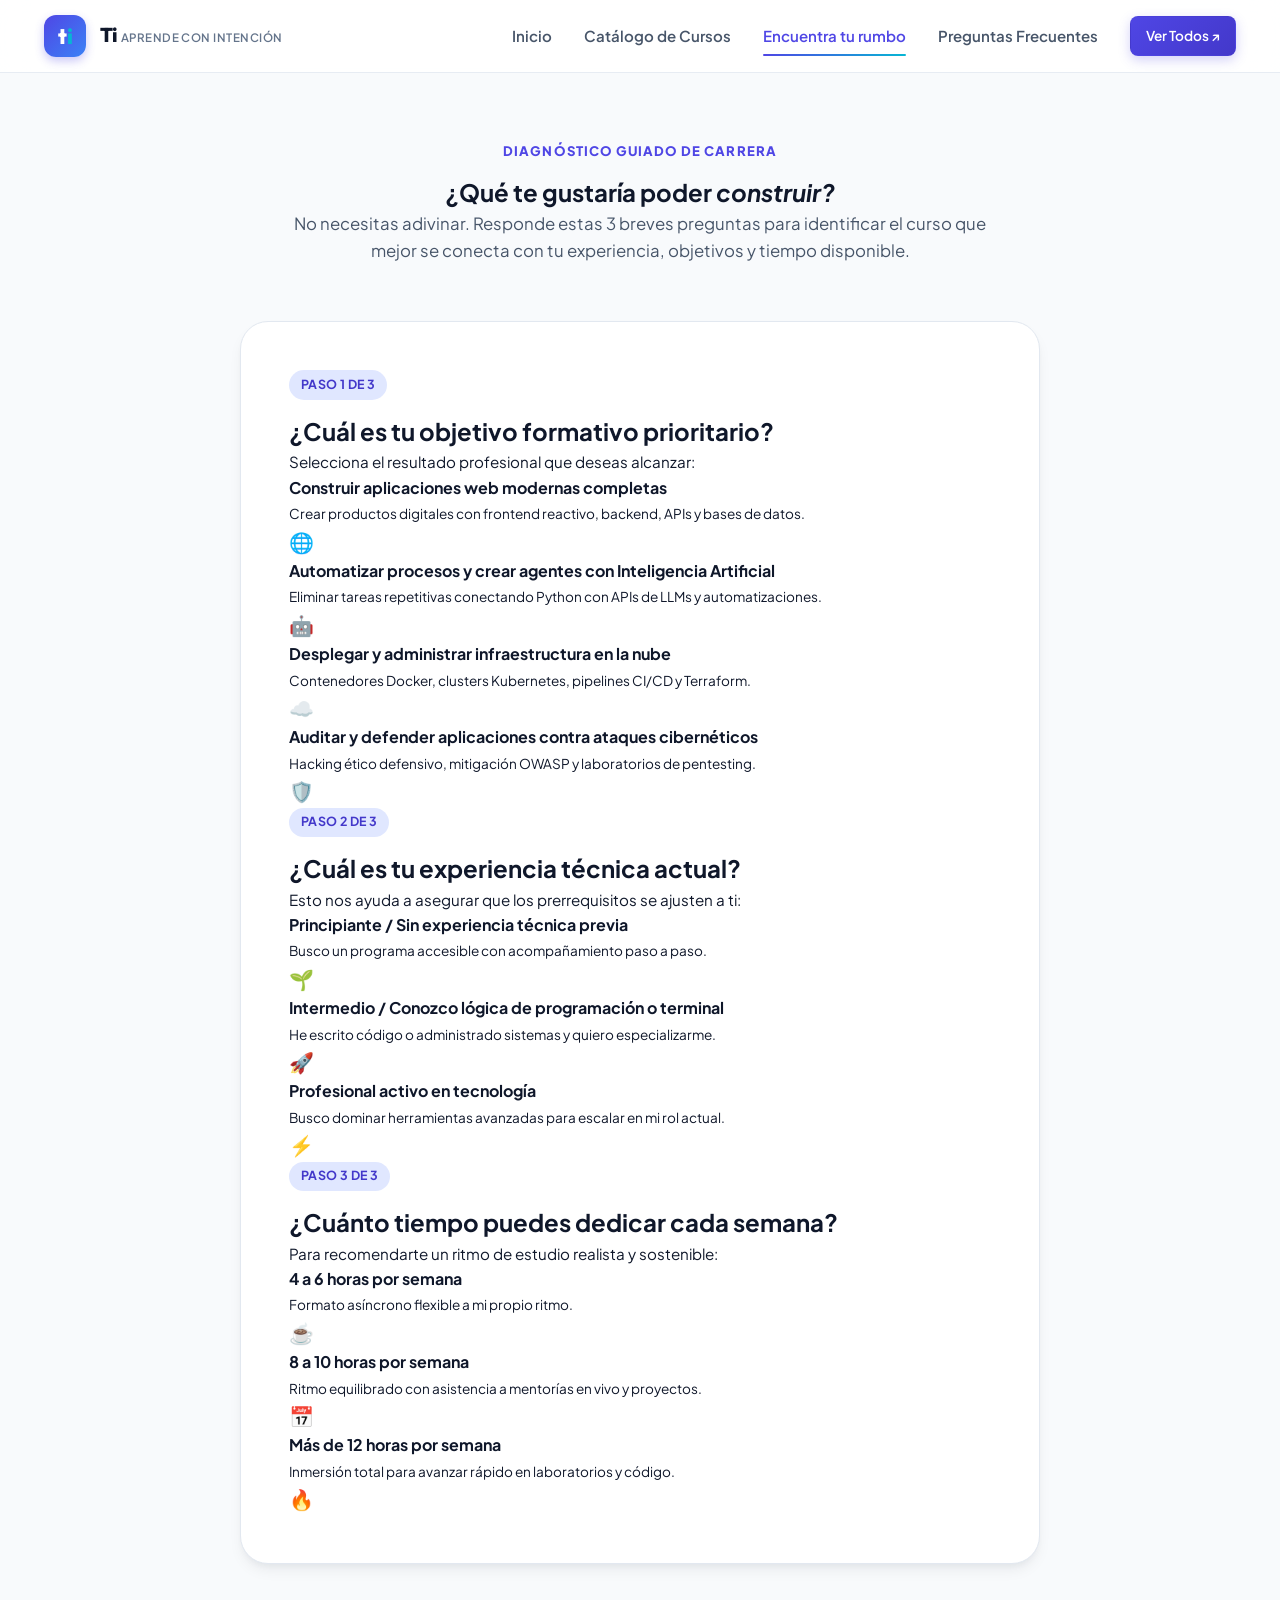
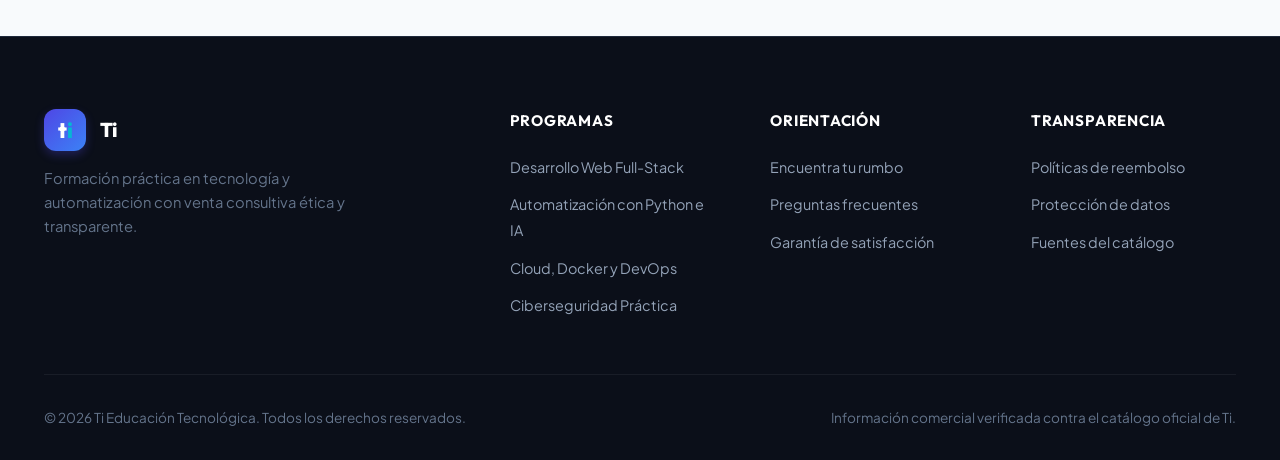
==== asesoria.html @ 25349fe4 "1 1" ====
<!doctype html>
<html lang="es">
<head>
  <meta charset="utf-8">
  <meta name="viewport" content="width=device-width, initial-scale=1">
  <meta name="description" content="Encuentra tu rumbo — Test interactivo de diagnóstico para elegir el curso de Ti ideal según tu meta, nivel y disponibilidad.">
  <title>Encuentra tu rumbo — Recomendador Interactivo | Ti</title>
  
  <link rel="preconnect" href="https://fonts.googleapis.com">
  <link rel="preconnect" href="https://fonts.gstatic.com" crossorigin>
  <link href="https://fonts.googleapis.com/css2?family=DM+Sans:wght@400;500;600;700&family=Manrope:wght@500;600;700;800&display=swap" rel="stylesheet">
  
  <link rel="stylesheet" href="styles.css">
  <script src="app.js" defer></script>
</head>
<body>
  <!-- Encabezado Principal -->
  <header class="site-header">
    <div class="container nav-shell">
      <a class="brand" href="index.html" aria-label="Ti - Inicio">
        <span class="brand-mark">t<span>i</span></span>
        <div>
          <span class="brand-text">Ti</span>
          <span class="brand-tag">aprende con intención</span>
        </div>
      </a>

      <button class="menu-toggle" type="button" aria-expanded="false" aria-label="Abrir menú de navegación">
        <svg width="24" height="24" viewBox="0 0 24 24" fill="none" stroke="currentColor" stroke-width="2" stroke-linecap="round"><line x1="3" y1="12" x2="21" y2="12"></line><line x1="3" y1="6" x2="21" y2="6"></line><line x1="3" y1="18" x2="21" y2="18"></line></svg>
      </button>

      <nav class="primary-nav">
        <a class="nav-link" href="index.html">Inicio</a>
        <a class="nav-link" href="cursos.html">Catálogo de Cursos</a>
        <a class="nav-link is-active" href="asesoria.html">Encuentra tu rumbo</a>
        <a class="nav-link" href="preguntas.html">Preguntas Frecuentes</a>
        <div class="nav-actions">
          <a href="cursos.html" class="btn btn-primary btn-sm">Ver Todos ↗</a>
        </div>
      </nav>
    </div>
  </header>

  <main>
    <section class="section-space" style="padding-top: 4rem;">
      <div class="container">
        <div class="section-head">
          <span class="eyebrow">Diagnóstico Guiado de Carrera</span>
          <h1>¿Qué te gustaría poder <em>construir?</em></h1>
          <p>No necesitas adivinar. Responde estas 3 breves preguntas para identificar el curso que mejor se conecta con tu experiencia, objetivos y tiempo disponible.</p>
        </div>

        <!-- Banner contextual si viene con parámetro ?curso= -->
        <div id="courseConsultationBanner" style="display: none; max-width: 720px; margin: 0 auto 2.5rem; background: var(--color-surface); border: 2px solid var(--color-primary); border-radius: var(--radius-lg); padding: 1.5rem 1.75rem; box-shadow: var(--shadow-md);">
          <div style="display: flex; align-items: flex-start; justify-content: space-between; gap: 1.5rem; flex-wrap: wrap;">
            <div style="flex: 1; min-width: 260px;">
              <span class="badge badge-primary" style="margin-bottom: 0.5rem;">Consulta sobre programa oficial</span>
              <h3 id="bannerCourseTitle" style="font-family: var(--font-heading); font-size: 1.35rem; font-weight: 800; color: var(--color-dark); margin-bottom: 0.35rem;"></h3>
              <p id="bannerCourseSummary" style="color: var(--color-text-muted); font-size: 0.92rem; line-height: 1.5; margin-bottom: 0.75rem;"></p>
              <div id="bannerCourseDetails" style="font-size: 0.85rem; color: var(--color-text); display: flex; flex-wrap: wrap; gap: 1rem;"></div>
            </div>
            <div style="display: flex; flex-direction: column; gap: 0.6rem; min-width: 170px;">
              <a href="cursos.html" id="bannerCourseCta" class="btn btn-primary btn-sm" style="text-align: center;">Ver en Catálogo ↗</a>
              <button type="button" id="bannerStartQuizBtn" class="btn btn-secondary btn-sm">Evaluar mi Perfil</button>
            </div>
          </div>
        </div>

        <div class="quiz-container" id="careerQuiz">
          <!-- Barras de progreso -->
          <div class="quiz-progress">
            <div class="progress-bar is-completed"></div>
            <div class="progress-bar"></div>
            <div class="progress-bar"></div>
          </div>

          <!-- Paso 1: Objetivo -->
          <div class="quiz-step is-active" data-step="1">
            <span class="badge badge-primary">Paso 1 de 3</span>
            <h2 style="font-family: var(--font-heading); font-size: 1.5rem; margin-top: 0.75rem; color: var(--color-dark);">¿Cuál es tu objetivo formativo prioritario?</h2>
            <p style="color: var(--color-text-muted); font-size: 0.95rem;">Selecciona el resultado profesional que deseas alcanzar:</p>

            <div class="quiz-options">
              <div class="quiz-option" data-value="web">
                <div>
                  <strong style="color: var(--color-dark); display: block;">Construir aplicaciones web modernas completas</strong>
                  <span style="font-size: 0.85rem; color: var(--color-text-muted);">Crear productos digitales con frontend reactivo, backend, APIs y bases de datos.</span>
                </div>
                <span style="font-size: 1.25rem;">🌐</span>
              </div>

              <div class="quiz-option" data-value="ia">
                <div>
                  <strong style="color: var(--color-dark); display: block;">Automatizar procesos y crear agentes con Inteligencia Artificial</strong>
                  <span style="font-size: 0.85rem; color: var(--color-text-muted);">Eliminar tareas repetitivas conectando Python con APIs de LLMs y automatizaciones.</span>
                </div>
                <span style="font-size: 1.25rem;">🤖</span>
              </div>

              <div class="quiz-option" data-value="cloud">
                <div>
                  <strong style="color: var(--color-dark); display: block;">Desplegar y administrar infraestructura en la nube</strong>
                  <span style="font-size: 0.85rem; color: var(--color-text-muted);">Contenedores Docker, clusters Kubernetes, pipelines CI/CD y Terraform.</span>
                </div>
                <span style="font-size: 1.25rem;">☁️</span>
              </div>

              <div class="quiz-option" data-value="seguridad">
                <div>
                  <strong style="color: var(--color-dark); display: block;">Auditar y defender aplicaciones contra ataques cibernéticos</strong>
                  <span style="font-size: 0.85rem; color: var(--color-text-muted);">Hacking ético defensivo, mitigación OWASP y laboratorios de pentesting.</span>
                </div>
                <span style="font-size: 1.25rem;">🛡️</span>
              </div>
            </div>
          </div>

          <!-- Paso 2: Nivel Previo -->
          <div class="quiz-step" data-step="2">
            <span class="badge badge-primary">Paso 2 de 3</span>
            <h2 style="font-family: var(--font-heading); font-size: 1.5rem; margin-top: 0.75rem; color: var(--color-dark);">¿Cuál es tu experiencia técnica actual?</h2>
            <p style="color: var(--color-text-muted); font-size: 0.95rem;">Esto nos ayuda a asegurar que los prerrequisitos se ajusten a ti:</p>

            <div class="quiz-options">
              <div class="quiz-option" data-value="principiante">
                <div>
                  <strong style="color: var(--color-dark); display: block;">Principiante / Sin experiencia técnica previa</strong>
                  <span style="font-size: 0.85rem; color: var(--color-text-muted);">Busco un programa accesible con acompañamiento paso a paso.</span>
                </div>
                <span style="font-size: 1.25rem;">🌱</span>
              </div>

              <div class="quiz-option" data-value="intermedio">
                <div>
                  <strong style="color: var(--color-dark); display: block;">Intermedio / Conozco lógica de programación o terminal</strong>
                  <span style="font-size: 0.85rem; color: var(--color-text-muted);">He escrito código o administrado sistemas y quiero especializarme.</span>
                </div>
                <span style="font-size: 1.25rem;">🚀</span>
              </div>

              <div class="quiz-option" data-value="avanzado">
                <div>
                  <strong style="color: var(--color-dark); display: block;">Profesional activo en tecnología</strong>
                  <span style="font-size: 0.85rem; color: var(--color-text-muted);">Busco dominar herramientas avanzadas para escalar en mi rol actual.</span>
                </div>
                <span style="font-size: 1.25rem;">⚡</span>
              </div>
            </div>
          </div>

          <!-- Paso 3: Tiempo Semanal -->
          <div class="quiz-step" data-step="3">
            <span class="badge badge-primary">Paso 3 de 3</span>
            <h2 style="font-family: var(--font-heading); font-size: 1.5rem; margin-top: 0.75rem; color: var(--color-dark);">¿Cuánto tiempo puedes dedicar cada semana?</h2>
            <p style="color: var(--color-text-muted); font-size: 0.95rem;">Para recomendarte un ritmo de estudio realista y sostenible:</p>

            <div class="quiz-options">
              <div class="quiz-option" data-value="tiempo-reducido">
                <div>
                  <strong style="color: var(--color-dark); display: block;">4 a 6 horas por semana</strong>
                  <span style="font-size: 0.85rem; color: var(--color-text-muted);">Formato asíncrono flexible a mi propio ritmo.</span>
                </div>
                <span style="font-size: 1.25rem;">☕</span>
              </div>

              <div class="quiz-option" data-value="tiempo-medio">
                <div>
                  <strong style="color: var(--color-dark); display: block;">8 a 10 horas por semana</strong>
                  <span style="font-size: 0.85rem; color: var(--color-text-muted);">Ritmo equilibrado con asistencia a mentorías en vivo y proyectos.</span>
                </div>
                <span style="font-size: 1.25rem;">📅</span>
              </div>

              <div class="quiz-option" data-value="tiempo-intensivo">
                <div>
                  <strong style="color: var(--color-dark); display: block;">Más de 12 horas por semana</strong>
                  <span style="font-size: 0.85rem; color: var(--color-text-muted);">Inmersión total para avanzar rápido en laboratorios y código.</span>
                </div>
                <span style="font-size: 1.25rem;">🔥</span>
              </div>
            </div>
          </div>

          <!-- Tarjeta de Resultado Calculado -->
          <div id="quizResultCard" style="display: none; text-align: center; padding: 2rem 1rem;">
            <span class="badge badge-success" style="font-size: 0.85rem; padding: 0.4rem 1rem; margin-bottom: 1.25rem;">Tu Recomendación Personalizada</span>
            <h2 id="recommendedCourseName" style="font-family: var(--font-heading); font-size: 2rem; color: var(--color-dark); margin-bottom: 1rem;"></h2>
            <p id="recommendedCourseReason" style="color: var(--color-text-muted); max-width: 550px; margin: 0 auto 2rem; font-size: 1.05rem; line-height: 1.6;"></p>

            <div style="display: flex; justify-content: center; gap: 1rem; flex-wrap: wrap;">
              <a href="cursos.html" id="recommendedCourseLink" class="btn btn-primary btn-lg">Ver Temario y Fechas ↗</a>
              <a href="cursos.html" class="btn btn-secondary btn-lg">Explorar Otros Cursos</a>
            </div>

            <div style="margin-top: 2rem; padding-top: 1.5rem; border-top: 1px solid var(--color-border); font-size: 0.88rem; color: var(--color-text-muted);">
              🛡️ Incluye 14 días de garantía ética de reembolso y acompañamiento de tutores.
            </div>
          </div>
        </div>
      </div>
    </section>
  </main>

  <!-- Pie de Página -->
  <footer class="site-footer">
    <div class="container">
      <div class="footer-grid">
        <div class="footer-brand">
          <a class="brand" href="index.html">
            <span class="brand-mark">t<span>i</span></span>
            <span class="brand-text" style="color: #ffffff;">Ti</span>
          </a>
          <p>Formación práctica en tecnología y automatización con venta consultiva ética y transparente.</p>
        </div>

        <div class="footer-col">
          <h4>Programas</h4>
          <ul>
            <li><a href="cursos.html#desarrollo-web-fullstack">Desarrollo Web Full-Stack</a></li>
            <li><a href="cursos.html#automatizacion-ia-python">Automatización con Python e IA</a></li>
            <li><a href="cursos.html#cloud-devops">Cloud, Docker y DevOps</a></li>
            <li><a href="cursos.html#ciberseguridad-practica">Ciberseguridad Práctica</a></li>
          </ul>
        </div>

        <div class="footer-col">
          <h4>Orientación</h4>
          <ul>
            <li><a href="asesoria.html">Encuentra tu rumbo</a></li>
            <li><a href="preguntas.html">Preguntas frecuentes</a></li>
            <li><a href="preguntas.html#garantia">Garantía de satisfacción</a></li>
          </ul>
        </div>

        <div class="footer-col">
          <h4>Transparencia</h4>
          <ul>
            <li><a href="preguntas.html#garantia">Políticas de reembolso</a></li>
            <li><a href="preguntas.html#privacidad">Protección de datos</a></li>
            <li><a href="cursos.html#fuentes">Fuentes del catálogo</a></li>
          </ul>
        </div>
      </div>

      <div class="footer-bottom">
        <span>© <span data-year>2026</span> Ti Educación Tecnológica. Todos los derechos reservados.</span>
        <span>Información comercial verificada contra el catálogo oficial de Ti.</span>
      </div>
    </div>
  </footer>
</body>
</html>
---- styles.css ----
/* ==========================================================================
   Ti — Sistema de Diseño UX/UI & Motor Visual de Conversión v2.0
   Desarrollado por: Agente Diseñador Web de Cursos Ti (UX/UI & CRO)
   ========================================================================== */

@import url('https://fonts.googleapis.com/css2?family=Plus+Jakarta+Sans:wght@300;400;500;600;700;800&family=Outfit:wght@400;500;600;700;800&family=JetBrains+Mono:wght@400;500&display=swap');

:root {
  /* Tipografía */
  --font-display: 'Outfit', -apple-system, BlinkMacSystemFont, "Segoe UI", Roboto, sans-serif;
  --font-body: 'Plus Jakarta Sans', -apple-system, BlinkMacSystemFont, "Segoe UI", Roboto, sans-serif;
  --font-mono: 'JetBrains Mono', monospace;

  /* Paleta Cromática de Alta Conversión */
  --color-brand-50: #eef2ff;
  --color-brand-100: #e0e7ff;
  --color-brand-200: #c7d2fe;
  --color-brand-500: #6366f1;
  --color-brand-600: #4f46e5;
  --color-brand-700: #4338ca;
  --color-brand-900: #312e81;

  --color-accent: #06b6d4;
  --color-accent-light: #ecfeff;
  --color-accent-dark: #0891b2;

  --color-emerald: #10b981;
  --color-emerald-light: #ecfdf5;

  --color-amber: #f59e0b;
  --color-amber-light: #fffbeb;

  --color-rose: #f43f5e;

  /* Superficies y Neutros */
  --bg-main: #f8fafc;
  --bg-surface: #ffffff;
  --bg-surface-elevated: #ffffff;
  --bg-surface-subtle: #f1f5f9;
  --bg-dark: #0b0f19;
  --bg-dark-surface: #131c2e;
  --bg-dark-card: #1c273c;

  /* Textos */
  --text-primary: #0f172a;
  --text-secondary: #475569;
  --text-muted: #64748b;
  --text-light: #94a3b8;
  --text-inverse: #f8fafc;

  /* Bordes */
  --border-subtle: #e2e8f0;
  --border-medium: #cbd5e1;
  --border-focus: #818cf8;

  /* Sombras Modernas (Soft Ambient Shadows) */
  --shadow-xs: 0 1px 2px 0 rgba(15, 23, 42, 0.05);
  --shadow-sm: 0 2px 4px -1px rgba(15, 23, 42, 0.06), 0 1px 2px -1px rgba(15, 23, 42, 0.04);
  --shadow-md: 0 8px 16px -4px rgba(15, 23, 42, 0.08), 0 4px 6px -2px rgba(15, 23, 42, 0.04);
  --shadow-lg: 0 16px 24px -6px rgba(15, 23, 42, 0.09), 0 8px 10px -4px rgba(15, 23, 42, 0.04);
  --shadow-xl: 0 24px 38px -12px rgba(15, 23, 42, 0.12), 0 12px 16px -4px rgba(15, 23, 42, 0.06);
  --shadow-glow: 0 0 25px -5px rgba(79, 70, 229, 0.25);
  --shadow-accent-glow: 0 0 25px -5px rgba(6, 182, 212, 0.25);

  /* Radios y Espaciados */
  --radius-sm: 8px;
  --radius-md: 12px;
  --radius-lg: 20px;
  --radius-xl: 28px;
  --radius-full: 9999px;

  --max-width: 1240px;
  --transition: all 0.24s cubic-bezier(0.16, 1, 0.3, 1);
  --transition-bounce: all 0.35s cubic-bezier(0.34, 1.56, 0.64, 1);
}

/* ==========================================================================
   Reset y Base
   ========================================================================== */
*, *::before, *::after {
  box-sizing: border-box;
  margin: 0;
  padding: 0;
}

html {
  scroll-behavior: smooth;
  scroll-padding-top: 80px;
}

body {
  font-family: var(--font-body);
  background-color: var(--bg-main);
  color: var(--text-primary);
  line-height: 1.6;
  -webkit-font-smoothing: antialiased;
  -moz-osx-font-smoothing: grayscale;
  min-height: 100vh;
  display: flex;
  flex-direction: column;
  overflow-x: hidden;
}

img, svg {
  display: block;
  max-width: 100%;
}

a {
  color: inherit;
  text-decoration: none;
  transition: var(--transition);
}

button, input, select, textarea {
  font: inherit;
}

.container {
  width: 100%;
  max-width: var(--max-width);
  margin-left: auto;
  margin-right: auto;
  padding-left: 1.5rem;
  padding-right: 1.5rem;
}

/* ==========================================================================
   Header & Navegación Flotante Inteligente
   ========================================================================== */
.site-header {
  position: sticky;
  top: 0;
  z-index: 999;
  background: rgba(255, 255, 255, 0.88);
  backdrop-filter: blur(16px);
  -webkit-backdrop-filter: blur(16px);
  border-bottom: 1px solid rgba(226, 232, 240, 0.8);
  transition: var(--transition);
}

.nav-shell {
  display: flex;
  align-items: center;
  justify-content: space-between;
  height: 72px;
}

.brand {
  display: flex;
  align-items: center;
  gap: 0.85rem;
  text-decoration: none;
}

.brand-mark {
  width: 42px;
  height: 42px;
  background: linear-gradient(135deg, var(--color-brand-600) 0%, #3b82f6 100%);
  color: #ffffff;
  font-family: var(--font-display);
  font-weight: 800;
  font-size: 1.35rem;
  display: flex;
  align-items: center;
  justify-content: center;
  border-radius: 12px;
  box-shadow: 0 4px 10px rgba(79, 70, 229, 0.3);
  position: relative;
  overflow: hidden;
}

.brand-mark span {
  color: var(--color-accent);
}

.brand-info {
  display: flex;
  flex-direction: column;
}

.brand-text {
  font-family: var(--font-display);
  font-size: 1.25rem;
  font-weight: 800;
  color: var(--text-primary);
  line-height: 1.1;
  letter-spacing: -0.02em;
}

.brand-tag {
  font-size: 0.72rem;
  color: var(--text-muted);
  font-weight: 600;
  letter-spacing: 0.04em;
  text-transform: uppercase;
}

.primary-nav {
  display: flex;
  align-items: center;
  gap: 2rem;
}

.nav-link {
  font-size: 0.94rem;
  font-weight: 600;
  color: var(--text-secondary);
  position: relative;
  padding: 0.4rem 0;
}

.nav-link:hover {
  color: var(--color-brand-600);
}

.nav-link.is-active {
  color: var(--color-brand-600);
}

.nav-link.is-active::after {
  content: "";
  position: absolute;
  bottom: -2px;
  left: 0;
  width: 100%;
  height: 2.5px;
  background: linear-gradient(90deg, var(--color-brand-600), var(--color-accent));
  border-radius: 2px;
}

.nav-actions {
  display: flex;
  align-items: center;
  gap: 0.85rem;
}

.menu-toggle {
  display: none;
  background: none;
  border: 1px solid var(--border-subtle);
  border-radius: var(--radius-sm);
  padding: 0.5rem;
  color: var(--text-primary);
  cursor: pointer;
}

/* ==========================================================================
   Componentes Botones (Buttons & CTAs)
   ========================================================================== */
.btn {
  display: inline-flex;
  align-items: center;
  justify-content: center;
  gap: 0.5rem;
  font-family: var(--font-body);
  font-weight: 600;
  font-size: 0.95rem;
  padding: 0.75rem 1.4rem;
  border-radius: var(--radius-md);
  border: 1px solid transparent;
  cursor: pointer;
  transition: var(--transition-bounce);
  text-align: center;
  white-space: nowrap;
  user-select: none;
}

.btn:active {
  transform: scale(0.97);
}

.btn-primary {
  background: linear-gradient(135deg, var(--color-brand-600) 0%, #4338ca 100%);
  color: #ffffff;
  box-shadow: 0 4px 12px rgba(79, 70, 229, 0.25);
}

.btn-primary:hover {
  background: linear-gradient(135deg, #4338ca 0%, #3730a3 100%);
  box-shadow: 0 6px 18px rgba(79, 70, 229, 0.35);
  transform: translateY(-2px);
}

.btn-secondary {
  background: var(--bg-surface);
  color: var(--text-primary);
  border: 1px solid var(--border-medium);
  box-shadow: var(--shadow-xs);
}

.btn-secondary:hover {
  background: var(--bg-surface-subtle);
  border-color: var(--color-brand-500);
  color: var(--color-brand-600);
  transform: translateY(-2px);
  box-shadow: var(--shadow-sm);
}

.btn-accent {
  background: linear-gradient(135deg, var(--color-accent) 0%, #0891b2 100%);
  color: #ffffff;
  box-shadow: 0 4px 12px rgba(6, 182, 212, 0.25);
}

.btn-accent:hover {
  transform: translateY(-2px);
  box-shadow: 0 6px 18px rgba(6, 182, 212, 0.35);
}

.btn-sm {
  padding: 0.5rem 0.95rem;
  font-size: 0.85rem;
  border-radius: var(--radius-sm);
}

.btn-lg {
  padding: 0.95rem 1.85rem;
  font-size: 1.05rem;
  border-radius: var(--radius-lg);
  font-weight: 700;
}

.btn-glow {
  position: relative;
  overflow: hidden;
}

.btn-glow::after {
  content: '';
  position: absolute;
  top: -50%;
  left: -50%;
  width: 200%;
  height: 200%;
  background: linear-gradient(60deg, transparent, rgba(255, 255, 255, 0.2), transparent);
  transform: rotate(25deg);
  animation: shine 4s infinite;
}

@keyframes shine {
  0% { transform: translateX(-100%) rotate(25deg); }
  25%, 100% { transform: translateX(100%) rotate(25deg); }
}

/* ==========================================================================
   Badges y Etiquetas de Estado
   ========================================================================== */
.badge {
  display: inline-flex;
  align-items: center;
  gap: 0.4rem;
  padding: 0.3rem 0.75rem;
  border-radius: var(--radius-full);
  font-size: 0.78rem;
  font-weight: 700;
  text-transform: uppercase;
  letter-spacing: 0.03em;
}

.badge-primary {
  background: var(--color-brand-100);
  color: var(--color-brand-700);
}

.badge-accent {
  background: var(--color-accent-light);
  color: var(--color-accent-dark);
}

.badge-emerald {
  background: var(--color-emerald-light);
  color: #047857;
}

.badge-amber {
  background: var(--color-amber-light);
  color: #b45309;
}

.live-pulse {
  width: 8px;
  height: 8px;
  border-radius: 50%;
  background-color: var(--color-emerald);
  position: relative;
  display: inline-block;
}

.live-pulse::after {
  content: "";
  position: absolute;
  top: -4px;
  left: -4px;
  width: 16px;
  height: 16px;
  border-radius: 50%;
  background-color: rgba(16, 185, 129, 0.4);
  animation: pulseAnim 2s infinite;
}

@keyframes pulseAnim {
  0% { transform: scale(0.6); opacity: 1; }
  100% { transform: scale(1.8); opacity: 0; }
}

/* ==========================================================================
   Hero Section V2 - Alta Jerarquía & Conversión Visual
   ========================================================================== */
.hero-section {
  position: relative;
  padding: 5rem 0 4rem;
  background: radial-gradient(100% 80% at 50% 0%, rgba(99, 102, 241, 0.09) 0%, rgba(248, 250, 252, 0) 100%);
  overflow: hidden;
}

.hero-content {
  max-width: 900px;
  margin: 0 auto;
  text-align: center;
  position: relative;
  z-index: 2;
}

.hero-pill {
  display: inline-flex;
  align-items: center;
  gap: 0.6rem;
  background: var(--bg-surface);
  border: 1px solid var(--border-medium);
  padding: 0.45rem 1.1rem;
  border-radius: var(--radius-full);
  font-size: 0.86rem;
  font-weight: 600;
  color: var(--text-secondary);
  box-shadow: var(--shadow-sm);
  margin-bottom: 2rem;
  animation: fadeInDown 0.6s ease-out;
}

.hero-title {
  font-family: var(--font-display);
  font-size: clamp(2.4rem, 5.2vw, 3.8rem);
  font-weight: 800;
  line-height: 1.15;
  letter-spacing: -0.03em;
  color: var(--text-primary);
  margin-bottom: 1.5rem;
}

.hero-title em {
  font-style: normal;
  background: linear-gradient(135deg, var(--color-brand-600) 0%, var(--color-accent) 100%);
  -webkit-background-clip: text;
  -webkit-text-fill-color: transparent;
}

.hero-lede {
  font-size: clamp(1.05rem, 2vw, 1.25rem);
  color: var(--text-secondary);
  line-height: 1.65;
  margin-bottom: 2.5rem;
  max-width: 760px;
  margin-left: auto;
  margin-right: auto;
}

.hero-actions {
  display: flex;
  align-items: center;
  justify-content: center;
  gap: 1.1rem;
  flex-wrap: wrap;
  margin-bottom: 3.5rem;
}

.hero-trust-bar {
  display: flex;
  align-items: center;
  justify-content: center;
  gap: 2.5rem;
  flex-wrap: wrap;
  padding-top: 2rem;
  border-top: 1px solid var(--border-subtle);
}

.trust-item {
  display: flex;
  align-items: center;
  gap: 0.6rem;
  font-size: 0.9rem;
  font-weight: 600;
  color: var(--text-muted);
}

.trust-item svg {
  color: var(--color-brand-600);
}

/* ==========================================================================
   Widget Asesor Comercial en Página (In-Page Advisor Widget)
   ========================================================================== */
.advisor-widget-section {
  padding: 3rem 0;
}

.advisor-card {
  background: linear-gradient(145deg, #0d1527 0%, #152238 100%);
  border-radius: var(--radius-xl);
  padding: 3rem;
  color: #ffffff;
  position: relative;
  overflow: hidden;
  box-shadow: var(--shadow-xl);
  border: 1px solid rgba(255, 255, 255, 0.08);
}

.advisor-card::before {
  content: "";
  position: absolute;
  top: -100px;
  right: -100px;
  width: 350px;
  height: 350px;
  background: radial-gradient(circle, rgba(79, 70, 229, 0.25) 0%, transparent 70%);
  border-radius: 50%;
  pointer-events: none;
}

.advisor-grid {
  display: grid;
  grid-template-columns: 1.1fr 1fr;
  gap: 3.5rem;
  align-items: center;
}

.advisor-info h2 {
  font-family: var(--font-display);
  font-size: clamp(1.75rem, 3vw, 2.35rem);
  font-weight: 800;
  line-height: 1.2;
  margin-bottom: 1rem;
  letter-spacing: -0.02em;
}

.advisor-info p {
  color: #94a3b8;
  font-size: 1.05rem;
  line-height: 1.6;
  margin-bottom: 1.75rem;
}

.advisor-benefits {
  list-style: none;
  display: flex;
  flex-direction: column;
  gap: 0.9rem;
}

.advisor-benefits li {
  display: flex;
  align-items: center;
  gap: 0.75rem;
  font-size: 0.95rem;
  color: #cbd5e1;
}

.advisor-benefits svg {
  color: var(--color-accent);
  flex-shrink: 0;
}

/* Chatbox en Vivo */
.advisor-chatbox {
  background: rgba(15, 23, 42, 0.85);
  backdrop-filter: blur(12px);
  border: 1px solid rgba(255, 255, 255, 0.12);
  border-radius: var(--radius-lg);
  padding: 1.6rem;
  display: flex;
  flex-direction: column;
  gap: 1.1rem;
  box-shadow: 0 10px 25px rgba(0, 0, 0, 0.35);
}

.chatbox-header {
  display: flex;
  align-items: center;
  gap: 0.85rem;
  padding-bottom: 1rem;
  border-bottom: 1px solid rgba(255, 255, 255, 0.08);
}

.avatar-indicator {
  width: 44px;
  height: 44px;
  border-radius: 12px;
  background: linear-gradient(135deg, var(--color-brand-600), var(--color-accent));
  display: flex;
  align-items: center;
  justify-content: center;
  font-weight: 800;
  font-size: 1.1rem;
  position: relative;
  color: #ffffff;
}

.avatar-indicator .online-dot {
  position: absolute;
  bottom: -2px;
  right: -2px;
  width: 12px;
  height: 12px;
  border-radius: 50%;
  background: var(--color-emerald);
  border: 2px solid #0f172a;
}

.chatbox-dialogue {
  background: rgba(255, 255, 255, 0.05);
  border: 1px solid rgba(255, 255, 255, 0.08);
  border-radius: var(--radius-md);
  padding: 1.25rem;
  font-size: 0.93rem;
  line-height: 1.55;
  color: #e2e8f0;
  min-height: 90px;
  position: relative;
  transition: var(--transition);
}

.chatbox-prompts {
  display: flex;
  flex-wrap: wrap;
  gap: 0.5rem;
}

.prompt-chip {
  background: rgba(255, 255, 255, 0.08);
  border: 1px solid rgba(255, 255, 255, 0.14);
  color: #e2e8f0;
  font-size: 0.82rem;
  font-weight: 500;
  padding: 0.5rem 0.9rem;
  border-radius: var(--radius-full);
  cursor: pointer;
  transition: var(--transition-bounce);
  text-align: left;
}

.prompt-chip:hover {
  background: var(--color-brand-600);
  border-color: var(--color-brand-500);
  color: #ffffff;
  transform: translateY(-2px);
}

/* ==========================================================================
   Pricing Toggle (Pago Único vs Cuotas Mensuales)
   ========================================================================== */
.pricing-switch-wrapper {
  display: flex;
  align-items: center;
  justify-content: center;
  gap: 1rem;
  margin: 1.5rem 0 2.5rem;
}

.pricing-switch {
  background: var(--bg-surface-subtle);
  border: 1px solid var(--border-subtle);
  padding: 0.35rem;
  border-radius: var(--radius-full);
  display: flex;
  position: relative;
  cursor: pointer;
}

.pricing-tab {
  padding: 0.55rem 1.4rem;
  font-size: 0.88rem;
  font-weight: 700;
  color: var(--text-muted);
  border-radius: var(--radius-full);
  border: none;
  background: none;
  cursor: pointer;
  transition: var(--transition);
}

.pricing-tab.is-active {
  background: var(--bg-surface);
  color: var(--color-brand-600);
  box-shadow: var(--shadow-sm);
}

.savings-tag {
  background: var(--color-emerald-light);
  color: #047857;
  font-size: 0.76rem;
  font-weight: 800;
  padding: 0.2rem 0.6rem;
  border-radius: var(--radius-full);
  margin-left: 0.4rem;
}

/* ==========================================================================
   Course Cards Grid & Visual Hierarchy
   ========================================================================== */
.section-space {
  padding: 4.5rem 0;
}

.section-head {
  text-align: center;
  max-width: 740px;
  margin: 0 auto 3.5rem;
}

.eyebrow {
  display: inline-block;
  font-size: 0.82rem;
  font-weight: 800;
  text-transform: uppercase;
  letter-spacing: 0.08em;
  color: var(--color-brand-600);
  margin-bottom: 0.75rem;
}

.section-head h2 {
  font-family: var(--font-display);
  font-size: clamp(1.85rem, 3.2vw, 2.6rem);
  font-weight: 800;
  color: var(--text-primary);
  line-height: 1.2;
  letter-spacing: -0.02em;
  margin-bottom: 1rem;
}

.section-head p {
  font-size: 1.05rem;
  color: var(--text-secondary);
  line-height: 1.6;
}

.course-grid {
  display: grid;
  grid-template-columns: repeat(auto-fit, minmax(320px, 1fr));
  gap: 2rem;
}

.course-card {
  background: var(--bg-surface);
  border-radius: var(--radius-lg);
  border: 1px solid var(--border-subtle);
  padding: 2.25rem 2rem;
  box-shadow: var(--shadow-sm);
  display: flex;
  flex-direction: column;
  transition: var(--transition-bounce);
  position: relative;
  overflow: hidden;
}

.course-card:hover {
  transform: translateY(-6px);
  border-color: var(--color-brand-200);
  box-shadow: var(--shadow-xl);
}

.course-card.is-featured {
  border: 2px solid var(--color-brand-500);
}

.course-card.is-featured::before {
  content: "Más Solicitado";
  position: absolute;
  top: 18px;
  right: -32px;
  background: linear-gradient(135deg, var(--color-brand-600), var(--color-accent));
  color: #ffffff;
  font-size: 0.7rem;
  font-weight: 800;
  text-transform: uppercase;
  letter-spacing: 0.05em;
  padding: 0.35rem 2.5rem;
  transform: rotate(45deg);
  box-shadow: 0 2px 6px rgba(0,0,0,0.15);
}

.course-card-top {
  display: flex;
  align-items: center;
  justify-content: space-between;
  margin-bottom: 1.25rem;
}

.course-category-tag {
  font-size: 0.78rem;
  font-weight: 700;
  color: var(--color-brand-600);
  background: var(--color-brand-50);
  padding: 0.3rem 0.75rem;
  border-radius: var(--radius-full);
}

.course-title {
  font-family: var(--font-display);
  font-size: 1.45rem;
  font-weight: 800;
  color: var(--text-primary);
  line-height: 1.25;
  margin-bottom: 0.85rem;
  letter-spacing: -0.015em;
}

.course-desc {
  font-size: 0.93rem;
  color: var(--text-secondary);
  line-height: 1.6;
  margin-bottom: 1.5rem;
  flex-grow: 1;
}

.course-meta-pills {
  display: flex;
  flex-wrap: wrap;
  gap: 0.5rem;
  margin-bottom: 1.5rem;
  padding-bottom: 1.5rem;
  border-bottom: 1px solid var(--border-subtle);
}

.meta-pill {
  display: inline-flex;
  align-items: center;
  gap: 0.35rem;
  font-size: 0.8rem;
  font-weight: 600;
  color: var(--text-muted);
  background: var(--bg-surface-subtle);
  padding: 0.25rem 0.65rem;
  border-radius: var(--radius-sm);
}

.course-cohort-badge {
  display: flex;
  align-items: center;
  gap: 0.5rem;
  font-size: 0.82rem;
  font-weight: 600;
  color: #047857;
  background: var(--color-emerald-light);
  padding: 0.5rem 0.85rem;
  border-radius: var(--radius-md);
  margin-bottom: 1.5rem;
}

.course-price-box {
  display: flex;
  align-items: baseline;
  justify-content: space-between;
  margin-bottom: 1.5rem;
}

.price-main {
  font-family: var(--font-display);
  font-size: 2rem;
  font-weight: 800;
  color: var(--text-primary);
  line-height: 1;
}

.price-currency {
  font-size: 1rem;
  font-weight: 600;
  color: var(--text-muted);
  margin-left: 0.25rem;
}

.price-installment-label {
  font-size: 0.85rem;
  color: var(--color-brand-600);
  font-weight: 600;
}

.course-card-actions {
  display: grid;
  grid-template-columns: 1fr 1fr;
  gap: 0.75rem;
}

/* ==========================================================================
   Modal Temario Interactivo (Interactive Syllabus Modal V2)
   ========================================================================== */
.modal-overlay {
  position: fixed;
  inset: 0;
  z-index: 1000;
  background: rgba(15, 23, 42, 0.65);
  backdrop-filter: blur(8px);
  -webkit-backdrop-filter: blur(8px);
  display: flex;
  align-items: center;
  justify-content: center;
  padding: 1.5rem;
  opacity: 0;
  pointer-events: none;
  transition: opacity 0.25s ease;
}

.modal-overlay.is-active {
  opacity: 1;
  pointer-events: auto;
}

.modal-dialog {
  background: var(--bg-surface);
  border-radius: var(--radius-xl);
  max-width: 740px;
  width: 100%;
  max-height: 88vh;
  overflow-y: auto;
  box-shadow: var(--shadow-xl);
  position: relative;
  padding: 2.5rem;
  transform: translateY(20px) scale(0.98);
  transition: transform 0.28s cubic-bezier(0.16, 1, 0.3, 1);
}

.modal-overlay.is-active .modal-dialog {
  transform: translateY(0) scale(1);
}

.modal-close {
  position: absolute;
  top: 1.25rem;
  right: 1.25rem;
  width: 38px;
  height: 38px;
  border-radius: 50%;
  border: 1px solid var(--border-subtle);
  background: var(--bg-surface-subtle);
  display: flex;
  align-items: center;
  justify-content: center;
  font-size: 1.4rem;
  color: var(--text-muted);
  cursor: pointer;
  transition: var(--transition);
}

.modal-close:hover {
  background: var(--border-subtle);
  color: var(--text-primary);
}

.module-accordion-item {
  border: 1px solid var(--border-subtle);
  border-radius: var(--radius-md);
  margin-bottom: 0.85rem;
  overflow: hidden;
  transition: var(--transition);
}

.module-header {
  padding: 1rem 1.25rem;
  background: var(--bg-surface-subtle);
  display: flex;
  align-items: center;
  justify-content: space-between;
  cursor: pointer;
  font-weight: 700;
  font-size: 0.95rem;
}

.module-body {
  padding: 1rem 1.25rem;
  font-size: 0.9rem;
  color: var(--text-secondary);
  line-height: 1.6;
  border-top: 1px solid var(--border-subtle);
  background: var(--bg-surface);
}

/* ==========================================================================
   Floating Sales Advisor (Chatbot Flotante Global)
   ========================================================================== */
.floating-advisor-toggle {
  position: fixed;
  bottom: 2rem;
  right: 2rem;
  z-index: 990;
  background: linear-gradient(135deg, var(--color-brand-600) 0%, #3b82f6 100%);
  color: #ffffff;
  padding: 0.85rem 1.35rem;
  border-radius: var(--radius-full);
  display: flex;
  align-items: center;
  gap: 0.75rem;
  font-weight: 700;
  font-size: 0.92rem;
  border: none;
  cursor: pointer;
  box-shadow: 0 10px 25px -4px rgba(79, 70, 229, 0.45), 0 4px 6px -2px rgba(79, 70, 229, 0.2);
  transition: var(--transition-bounce);
}

.floating-advisor-toggle:hover {
  transform: translateY(-3px) scale(1.03);
  box-shadow: 0 14px 30px -4px rgba(79, 70, 229, 0.55);
}

.floating-advisor-panel {
  position: fixed;
  bottom: 6rem;
  right: 2rem;
  width: 380px;
  max-width: calc(100vw - 2.5rem);
  height: 520px;
  max-height: calc(100vh - 8rem);
  background: var(--bg-surface);
  border-radius: var(--radius-xl);
  box-shadow: 0 20px 45px rgba(15, 23, 42, 0.25);
  border: 1px solid var(--border-subtle);
  z-index: 991;
  display: flex;
  flex-direction: column;
  overflow: hidden;
  transform: translateY(20px) scale(0.95);
  opacity: 0;
  pointer-events: none;
  transition: all 0.28s cubic-bezier(0.16, 1, 0.3, 1);
}

.floating-advisor-panel.is-open {
  transform: translateY(0) scale(1);
  opacity: 1;
  pointer-events: auto;
}

.panel-header {
  background: linear-gradient(135deg, #0f172a 0%, #1e293b 100%);
  color: #ffffff;
  padding: 1.15rem 1.25rem;
  display: flex;
  align-items: center;
  justify-content: space-between;
}

.panel-body {
  flex: 1;
  padding: 1.25rem;
  overflow-y: auto;
  display: flex;
  flex-direction: column;
  gap: 0.85rem;
  background: var(--bg-surface-subtle);
}

.bubble-advisor {
  background: var(--bg-surface);
  border: 1px solid var(--border-subtle);
  border-radius: var(--radius-md) var(--radius-md) var(--radius-md) 2px;
  padding: 0.85rem 1rem;
  font-size: 0.88rem;
  line-height: 1.5;
  color: var(--text-primary);
  max-width: 90%;
  box-shadow: var(--shadow-xs);
}

.bubble-user {
  align-self: flex-end;
  background: var(--color-brand-600);
  color: #ffffff;
  border-radius: var(--radius-md) var(--radius-md) 2px var(--radius-md);
  padding: 0.75rem 1rem;
  font-size: 0.86rem;
  line-height: 1.5;
  max-width: 85%;
}

.panel-footer {
  padding: 0.85rem 1rem;
  background: var(--bg-surface);
  border-top: 1px solid var(--border-subtle);
}

/* ==========================================================================
   Quiz Diagnóstico Interactivo ("Encuentra tu rumbo")
   ========================================================================== */
.quiz-container {
  background: var(--bg-surface);
  border-radius: var(--radius-xl);
  border: 1px solid var(--border-subtle);
  padding: 3rem;
  box-shadow: var(--shadow-md);
  max-width: 800px;
  margin: 0 auto;
}

.quiz-progress-bar-container {
  height: 8px;
  background: var(--bg-surface-subtle);
  border-radius: var(--radius-full);
  margin-bottom: 2.5rem;
  overflow: hidden;
}

.quiz-progress-fill {
  height: 100%;
  width: 33.33%;
  background: linear-gradient(90deg, var(--color-brand-600), var(--color-accent));
  border-radius: var(--radius-full);
  transition: width 0.35s ease;
}

.quiz-option-card {
  border: 1.5px solid var(--border-subtle);
  border-radius: var(--radius-lg);
  padding: 1.35rem 1.5rem;
  cursor: pointer;
  display: flex;
  align-items: center;
  justify-content: space-between;
  gap: 1.25rem;
  margin-bottom: 1rem;
  transition: var(--transition-bounce);
  background: var(--bg-surface);
}

.quiz-option-card:hover {
  border-color: var(--color-brand-500);
  background: var(--color-brand-50);
  transform: translateX(4px);
}

.quiz-option-card.is-selected {
  border-color: var(--color-brand-600);
  background: var(--color-brand-50);
  box-shadow: 0 0 0 2px var(--color-brand-200);
}

/* ==========================================================================
   Comparativa de Cursos (Comparison Matrix)
   ========================================================================== */
.comparison-table-wrapper {
  overflow-x: auto;
  background: var(--bg-surface);
  border-radius: var(--radius-lg);
  border: 1px solid var(--border-subtle);
  box-shadow: var(--shadow-sm);
  margin: 3.5rem 0;
}

.comparison-table {
  width: 100%;
  border-collapse: collapse;
  text-align: left;
  font-size: 0.92rem;
}

.comparison-table th,
.comparison-table td {
  padding: 1.25rem 1.5rem;
  border-bottom: 1px solid var(--border-subtle);
}

.comparison-table th {
  background: var(--bg-surface-subtle);
  font-family: var(--font-display);
  font-weight: 700;
  color: var(--text-primary);
}

.comparison-table tr:hover td {
  background: rgba(241, 245, 249, 0.4);
}

/* ==========================================================================
   Lead Capture Modal / Apartar Cupo
   ========================================================================== */
.form-group {
  margin-bottom: 1.25rem;
}

.form-label {
  display: block;
  font-size: 0.88rem;
  font-weight: 700;
  color: var(--text-primary);
  margin-bottom: 0.45rem;
}

.form-input {
  width: 100%;
  padding: 0.85rem 1.15rem;
  border-radius: var(--radius-md);
  border: 1.5px solid var(--border-medium);
  font-size: 0.95rem;
  outline: none;
  transition: var(--transition);
  background: var(--bg-surface);
}

.form-input:focus {
  border-color: var(--color-brand-600);
  box-shadow: 0 0 0 3px rgba(79, 70, 229, 0.15);
}

/* ==========================================================================
   Mobile Sticky Bottom Conversion Bar
   ========================================================================== */
.mobile-sticky-bar {
  display: none;
  position: fixed;
  bottom: 0;
  left: 0;
  right: 0;
  z-index: 980;
  background: rgba(255, 255, 255, 0.94);
  backdrop-filter: blur(12px);
  border-top: 1px solid var(--border-subtle);
  padding: 0.75rem 1.25rem;
  box-shadow: 0 -4px 15px rgba(0, 0, 0, 0.08);
}

.mobile-sticky-bar .bar-inner {
  display: flex;
  align-items: center;
  justify-content: space-between;
  gap: 0.85rem;
}

/* ==========================================================================
   Footer
   ========================================================================== */
.site-footer {
  background: var(--bg-dark);
  color: #94a3b8;
  padding: 4.5rem 0 2rem;
  margin-top: auto;
  border-top: 1px solid #1e293b;
}

.footer-grid {
  display: grid;
  grid-template-columns: 2fr 1fr 1fr 1fr;
  gap: 3.5rem;
  margin-bottom: 3.5rem;
}

.footer-brand p {
  color: #64748b;
  font-size: 0.92rem;
  line-height: 1.6;
  margin-top: 1rem;
  max-width: 320px;
}

.footer-col h4 {
  font-family: var(--font-display);
  font-size: 0.95rem;
  font-weight: 700;
  color: #ffffff;
  margin-bottom: 1.25rem;
  text-transform: uppercase;
  letter-spacing: 0.05em;
}

.footer-col ul {
  list-style: none;
  display: flex;
  flex-direction: column;
  gap: 0.75rem;
}

.footer-col a {
  color: #94a3b8;
  font-size: 0.9rem;
}

.footer-col a:hover {
  color: #ffffff;
  transform: translateX(2px);
}

.footer-bottom {
  display: flex;
  align-items: center;
  justify-content: space-between;
  padding-top: 2rem;
  border-top: 1px solid rgba(255, 255, 255, 0.06);
  font-size: 0.85rem;
  color: #64748b;
  flex-wrap: wrap;
  gap: 1rem;
}

/* ==========================================================================
   Responsive Breakpoints
   ========================================================================== */
@media (max-width: 1024px) {
  .advisor-grid {
    grid-template-columns: 1fr;
    gap: 2.5rem;
  }
  .footer-grid {
    grid-template-columns: 1fr 1fr;
    gap: 2.5rem;
  }
}

@media (max-width: 768px) {
  .primary-nav {
    display: none;
    position: absolute;
    top: 72px;
    left: 0;
    right: 0;
    background: var(--bg-surface);
    flex-direction: column;
    padding: 1.5rem;
    gap: 1.25rem;
    box-shadow: var(--shadow-lg);
    border-bottom: 1px solid var(--border-subtle);
  }

  .primary-nav.is-open {
    display: flex;
  }

  .menu-toggle {
    display: block;
  }

  .hero-section {
    padding: 3.5rem 0 2.5rem;
  }

  .hero-actions {
    flex-direction: column;
    width: 100%;
  }

  .hero-actions .btn {
    width: 100%;
  }

  .advisor-card {
    padding: 1.85rem;
  }

  .course-card-actions {
    grid-template-columns: 1fr;
  }

  .floating-advisor-toggle span {
    display: none;
  }

  .floating-advisor-toggle {
    padding: 0.85rem;
    border-radius: 50%;
    bottom: 4.8rem;
    right: 1.25rem;
  }

  .floating-advisor-panel {
    bottom: 5rem;
    right: 1rem;
    left: 1rem;
    width: auto;
  }

  .mobile-sticky-bar {
    display: block;
  }

  .footer-grid {
    grid-template-columns: 1fr;
  }
}
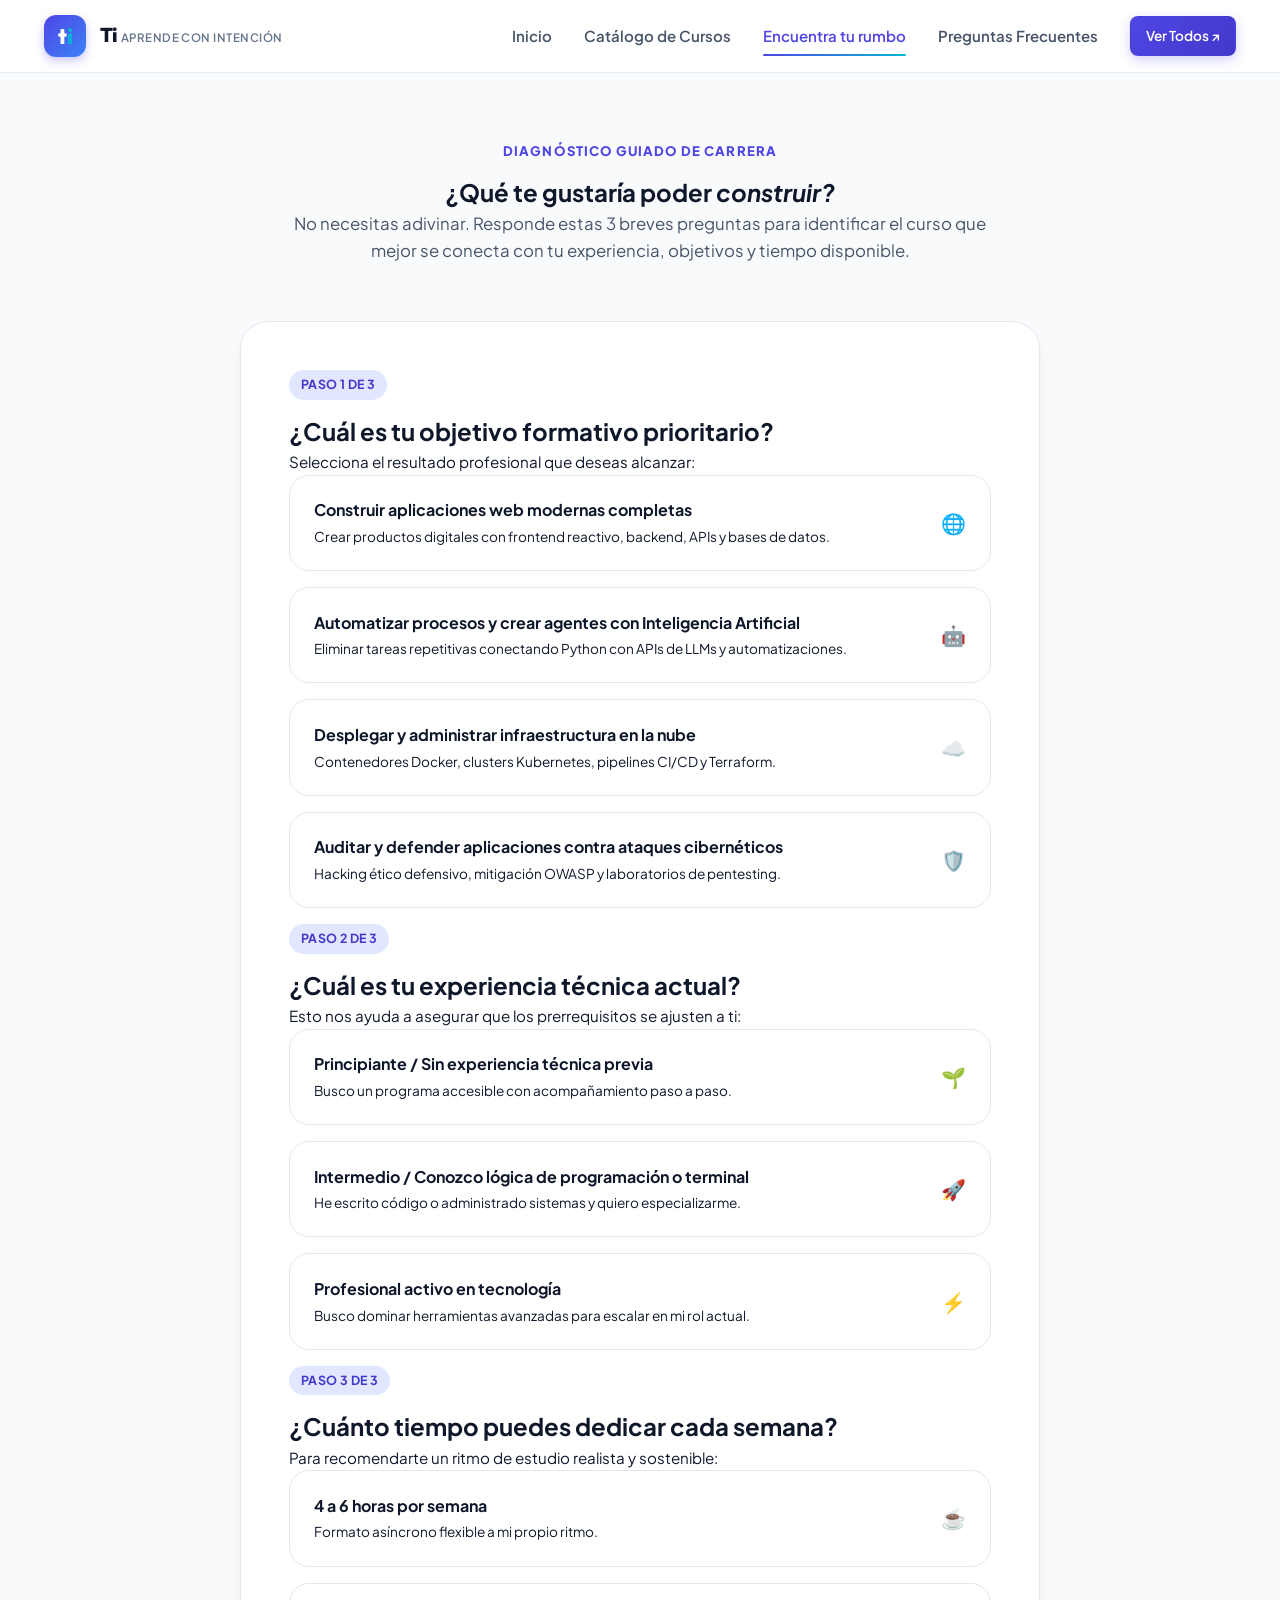
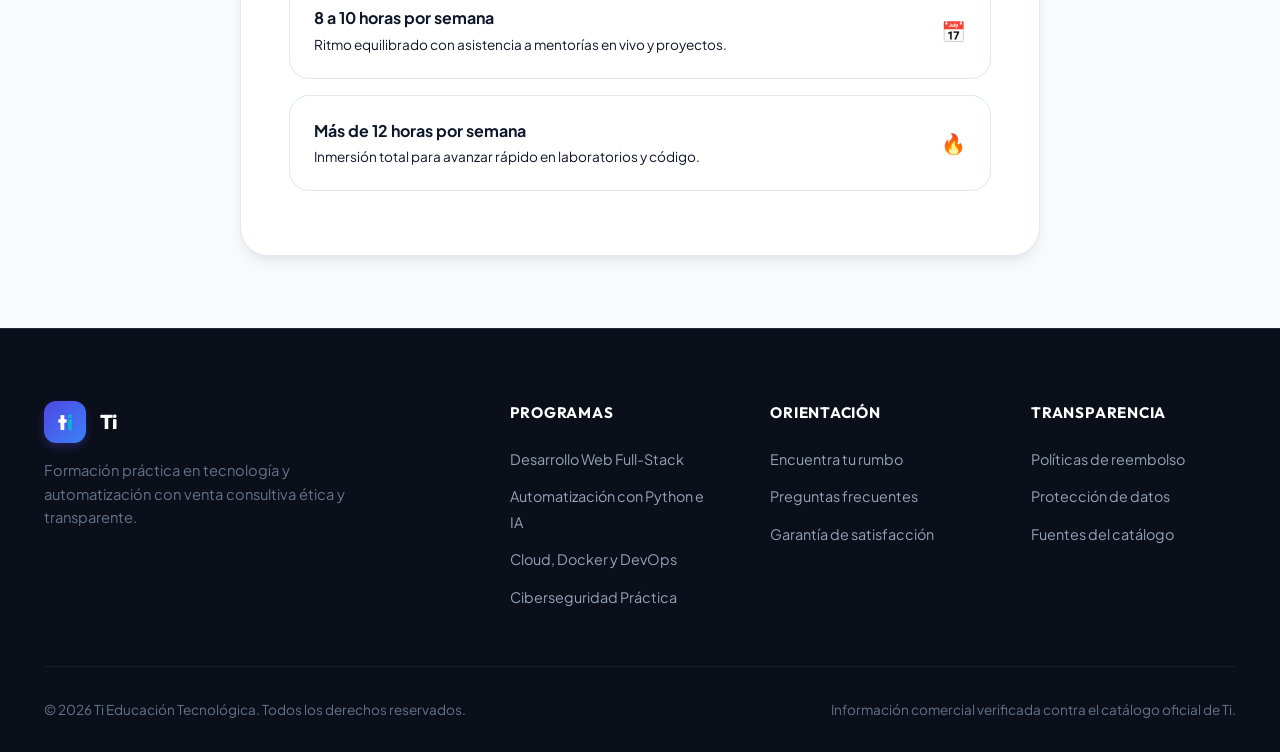
==== commit 301c70ce: "Correct initial diagnostic progress indicator" ====
--- a/asesoria.html
+++ b/asesoria.html
@@ -69,7 +69,7 @@
         <div class="quiz-container" id="careerQuiz">
           <!-- Barras de progreso -->
           <div class="quiz-progress">
-            <div class="progress-bar is-completed"></div>
+            <div class="progress-bar is-active"></div>
             <div class="progress-bar"></div>
             <div class="progress-bar"></div>
           </div>
--- a/styles.css
+++ b/styles.css
@@ -1382,3 +1382,99 @@
     grid-template-columns: 1fr;
   }
 }
+
+
+/* --------------------------------------------------------------------------
+   Compatibilidad de componentes generados por app.js
+   -------------------------------------------------------------------------- */
+.course-header {
+  display: flex;
+  align-items: center;
+  justify-content: space-between;
+  gap: 0.75rem;
+  margin-bottom: 1.25rem;
+}
+.course-description {
+  font-size: 0.93rem;
+  color: var(--text-secondary);
+  line-height: 1.6;
+  margin-bottom: 1.5rem;
+  flex-grow: 1;
+}
+.course-meta {
+  display: grid;
+  grid-template-columns: repeat(2, minmax(0, 1fr));
+  gap: 0.75rem;
+  margin-bottom: 1.5rem;
+  padding-bottom: 1.5rem;
+  border-bottom: 1px solid var(--border-subtle);
+}
+.meta-item {
+  display: flex;
+  flex-direction: column;
+  gap: 0.25rem;
+  min-width: 0;
+}
+.meta-item .label {
+  color: var(--text-muted);
+  font-size: 0.72rem;
+  font-weight: 800;
+  letter-spacing: 0.05em;
+}
+.meta-item .value {
+  color: var(--text-primary);
+  font-size: 0.85rem;
+  font-weight: 600;
+}
+.course-pricing {
+  display: flex;
+  align-items: baseline;
+  flex-wrap: wrap;
+  gap: 0.35rem;
+  margin: auto 0 1.5rem;
+}
+.price-amount {
+  color: var(--text-primary);
+  font-family: var(--font-display);
+  font-size: 2rem;
+  font-weight: 800;
+}
+.course-actions {
+  display: grid;
+  grid-template-columns: 1fr 1fr;
+  gap: 0.75rem;
+}
+.quiz-option {
+  border: 1.5px solid var(--border-subtle);
+  border-radius: var(--radius-lg);
+  padding: 1.35rem 1.5rem;
+  cursor: pointer;
+  display: flex;
+  align-items: center;
+  justify-content: space-between;
+  gap: 1.25rem;
+  margin-bottom: 1rem;
+  transition: var(--transition-bounce);
+  background: var(--bg-surface);
+}
+.quiz-option:hover,
+.quiz-option:focus-visible {
+  border-color: var(--color-brand-500);
+  background: var(--color-brand-50);
+  outline: none;
+}
+.quiz-option.is-selected {
+  border-color: var(--color-brand-600);
+  background: var(--color-brand-50);
+  box-shadow: 0 0 0 2px var(--color-brand-200);
+}
+.quiz-option:focus-visible,
+button:focus-visible,
+a:focus-visible {
+  outline: 3px solid var(--color-accent);
+  outline-offset: 3px;
+}
+@media (max-width: 768px) {
+  .course-actions { grid-template-columns: 1fr; }
+  .course-meta { grid-template-columns: 1fr 1fr; }
+}
